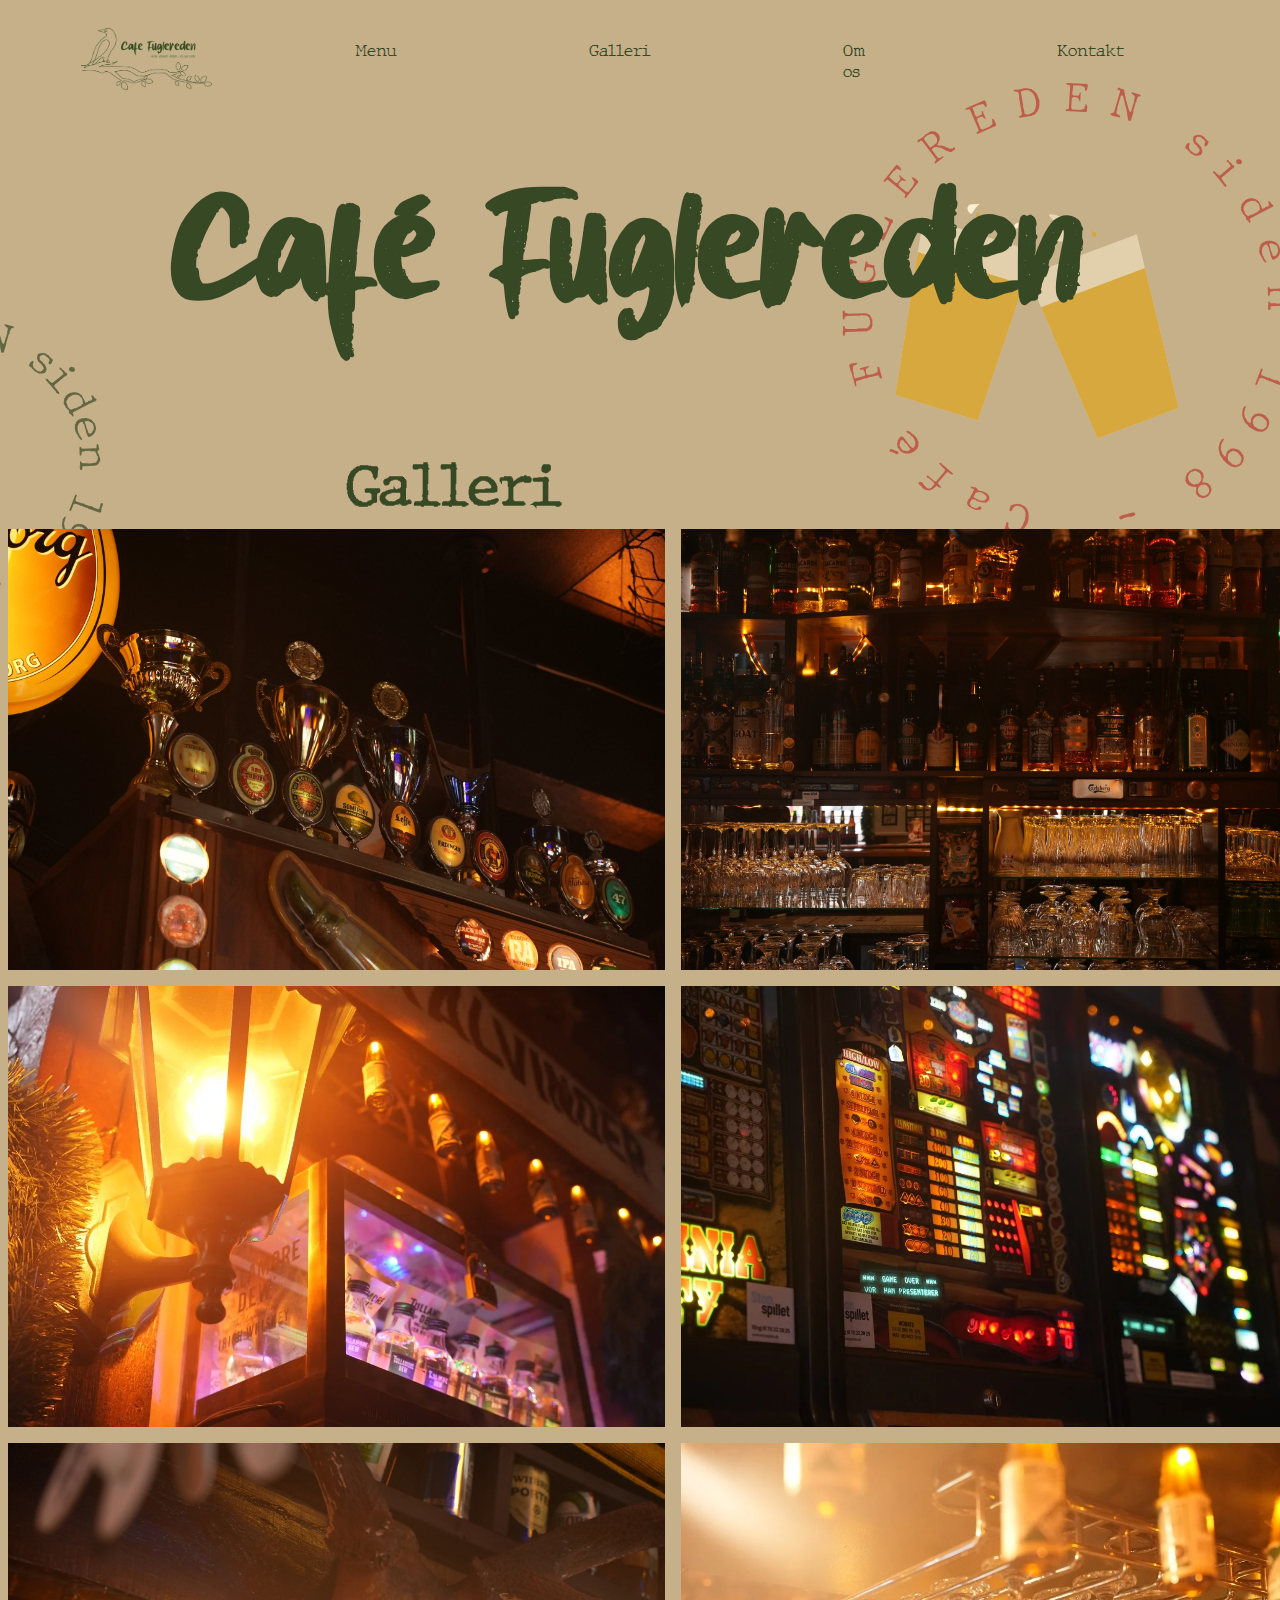
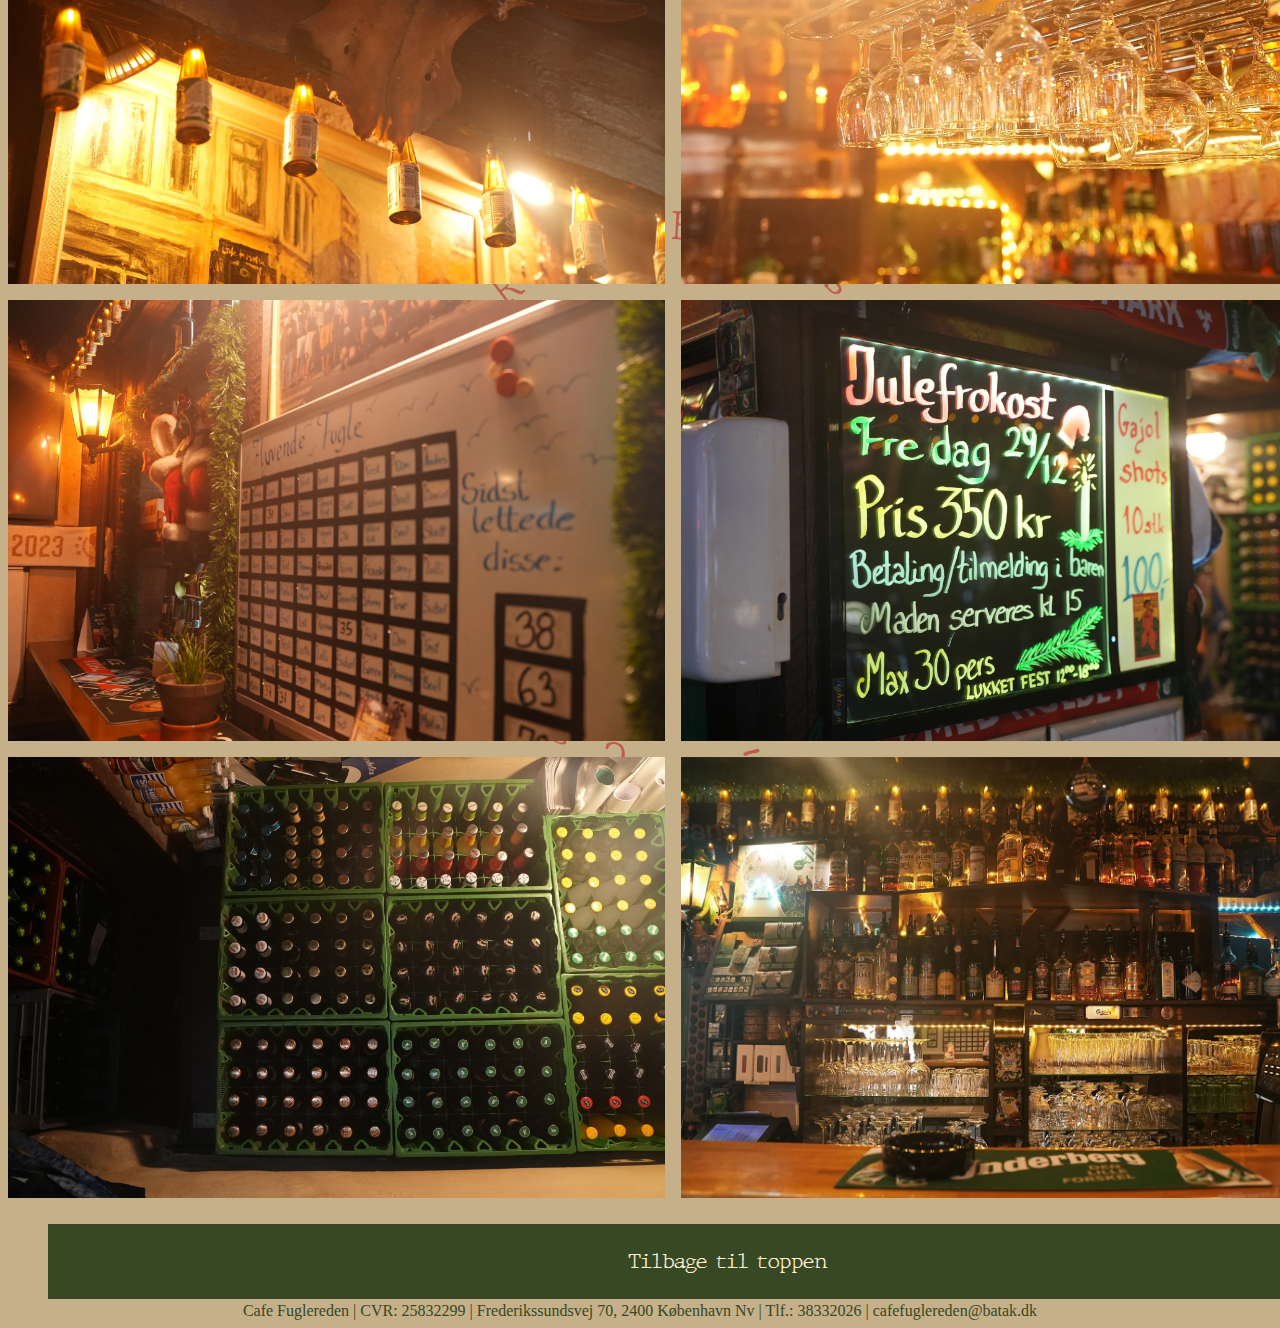
==== galleri.html @ 6d0ade93 "blalbla" ====
<!DOCTYPE html>
<html lang="da">
  <head>
    <meta charset="UTF-8" />
    <meta name="viewport" content="width=device-width, initial-scale=1.0" />
    <meta name="robots" content="noindex" />
    <title>Galleri</title>
    <link rel="stylesheet" href="styles/galleri.css" />
    <link rel="stylesheet" href="styles/general.css" />
  </head>
  <body>
    <header>
      <nav>
        <div class="logo">
          <a href="index.html"><img src="imgs/BG/logoV2.png" alt="" /></a>
        </div>
        <input type="checkbox" id="menu-toggle" />
        <label for="menu-toggle" class="menu-icon">☰</label>
        <ul class="menu">
          <li><a href="menu.html">Menu</a></li>
          <li><a href="galleri.html">Galleri</a></li>
          <li><a href="omos.html">Om os</a></li>
          <li><a href="kontakt.html">Kontakt</a></li>
        </ul>
      </nav>
    </header>
    <main class="grid_1_8_1" id="galleriSide">
      <section  id="kant">
        <div id="grøncirkel">
          <img src="imgs/BG/CireklGrønLille.svg" alt="" />
        </div>
        <div id="rødcirkel"><img src="imgs/BG/CirkelRødMel.svg" alt="" /></div>
        <div id="rødcirkelbund">
          <img src="imgs/BG/CirkelRødStor.svg" alt="" />
        </div>

        <div class="grid_1_1">
          <h1>Café Fuglereden</h1>
          <h2>Galleri</h2>

          <div id="toOl">
            <img src="imgs/2øl 2.svg" alt="2ol" />
          </div>
        </div>

        <div id="billeder" class="grid_1_1">
          <img class="foto" src="imgs/pokaler.webp" alt="pokaler" />
          <img class="foto" src="imgs/barenCloseup2.webp" alt="bar" />
          <img class="foto" src="imgs/lysStor.webp" alt="lampe" />
          <img
            class="foto"
            src="imgs/spillemaskine2Stor.webp"
            alt="spillemaskine"
          />
          <img class="foto" src="imgs/pyntCloseup.webp" alt="pynt" />
          <img class="foto" src="imgs/glasGulStor.webp" alt="glas" />
          <img class="foto" src="imgs/flyvendefugle.webp" alt="flyvendefugle" />
          <img class="foto" src="imgs/julefrokost.webp" alt="skilt" />
          <img class="foto" src="imgs/ølkasser.webp" alt="ølkasser" />
          <img class="foto" src="imgs/baren2.webp" alt="" />
        </div>

        <div>
          <a href="#kant"><button class="btn">Tilbage til toppen</button></a>
        </div>
      </section>
    </main>
    <footer>
      Cafe Fuglereden | CVR: 25832299 | Frederikssundsvej 70, 2400 København Nv
      | Tlf.: 38332026 | cafefuglereden@batak.dk
    </footer>
  </body>
</html>
---- styles/galleri.css ----
/* Baggrund */
body{
  background-image: url(/imgs/BG/paper.svg);
}

#grøncirkel{
  position: absolute;
  top: 34%;
  left: -200px;
  object-fit: cover;
  z-index: -2;
}

#rødcirkel{
  position: absolute;
  top: 8%; 
  left: 65%;
  object-fit: cover;
  z-index: -2;
}

#rødcirkelbund{
  position: absolute;
  top: 200%; 
  left: 30%;
  height: auto;
  object-fit: cover;
  z-index: -2;
}

#galleriside{
  overflow-x: hidden;
}

#kant{
  margin: 3%;
}

/* Toppen */
#galleriSide h1{
  grid-column: 1/3;
  font-size: 140px;
  position: relative;
  top: -20%;
  left: 10%;
}

#galleriSide h2{
  font-family: 'Typewriter';
  font-size: 55px;
  position: absolute;
  top: 45%;
  left: 27%;
}


/* GRID layout */
.grid_1_8_1 {
  display: grid;
  grid-template-columns: 1fr 8fr 1fr;
  column-gap: 1em;
  row-gap: 1em;
}

.grid_1_1 {
  display: grid;
  grid-template-columns: 1fr 1fr;
  column-gap: 1em;
  row-gap: 1em;
}

/* billede style */
#billeder{
  display: absolute;
  justify-content: center;
}

.foto {
  position: relative;
  width: 657px;
  height: 441px;
}

#toOl {
  position: absolute;
  width: 407px;
  height: 432px;
  top: 10%;
  left: 65%;
  z-index: -1;
}

/* Knap */
.btn {
  background-color: #374824;
  width: 1359px;
  height: 75px;
  color: #ffeece;
  font-family: "Typewriter";
  font-size: 20px;
  position: absolute;
  margin-top: 2%;
  justify-content: center;
  border: none;
  outline: none;
}
---- styles/general.css ----
body{
  background-color: #C5B08A;
}

/* Fontface */
@font-face {
  font-family: "Typewriter";
  src: url(../fonts/JMH\ Typewriter-Thin.woff2);
}

@font-face {
  font-family: "Bearer";
  src: url(../fonts/Light\ Bearer.woff2);
}
/* Fontface */


/* Tekst styling */
@media screen and (max-width:480px) {
  h1{
    font-family: "Bearer";
    color: #374824;
    font-size: 8cqw;
  }
  
  h2 {
    font-family: "Bearer";
    color: #374824;
    font-size: 4cqw;
  }
  
  p {
    font-family: "Typewriter";
    font-size: 4cqw;
  }
 
  }

h1{
  font-family: "Bearer";
  color: #374824;
  font-size: 5cqw;
}

h2 {
  font-family: "Typewriter";
  color: #374824;
  font-size: 3cqw;
}

h3{
  font-family: "Typewriter";
  color: #374824;
}

p {
  font-family: "Typewriter";
  
}

/* Tekst styling */

/* Links */
.menu a:link {
  color: #374824;
}

.menu a:visited {
  color: #374824;
}

.menu a:hover {
  color: #bb3a30;
}

.menu a:active {
  color: #bb3a30;
}
/* Links */

/* Footer */
footer {
  margin-top: 5%;
  color: #374824;
  text-align: center;
}
/* Footer */

/* Header*/
header nav {
  color: #374824;
  display: flex;
  justify-content: space-around;
  align-items: center;
  padding: 10px 20px;
  padding-top: 20px;
}

.menu {
  list-style: none;
  margin: 0;
  padding: 0;
  display: flex;
  justify-content: space-around;
}

.menu li {
  margin-right: 10cqw;
  margin-left: 5cqw;
}

.menu a {
  text-decoration: none;
  color: #374824;
  font-family: "Typewriter";
}

/* Header*/

/* Logo*/
.logo img{
  margin-left: 20%;
  width: 50%;
}
/* Logo*/

/* Burger menu */
.menu-icon {
  display: none;
  font-size: 24px;
  cursor: pointer;
}

@media screen and (min-width: 600px) {
  input[type="checkbox"] {
    display: none;
  }
}

@media screen and (max-width: 599px) {
  .menu {
    display: none;
    flex-direction: column;
    position: absolute;
    top: 50px;
    left: 0;
    right: 0;
    background-color: #dfcba6;
    z-index: 1;
  }

  .menu.show {
    display: flex;
  }

  .menu li {
    margin: 0;
    text-align: center;
    padding: 10px 0;
  }

  .menu-icon {
    display: block;
  }

  input[type="checkbox"] {
    display: none;
  }

  input[type="checkbox"]:checked + .menu-icon + .menu {
    display: flex;
  }
}
/* Burger menu */
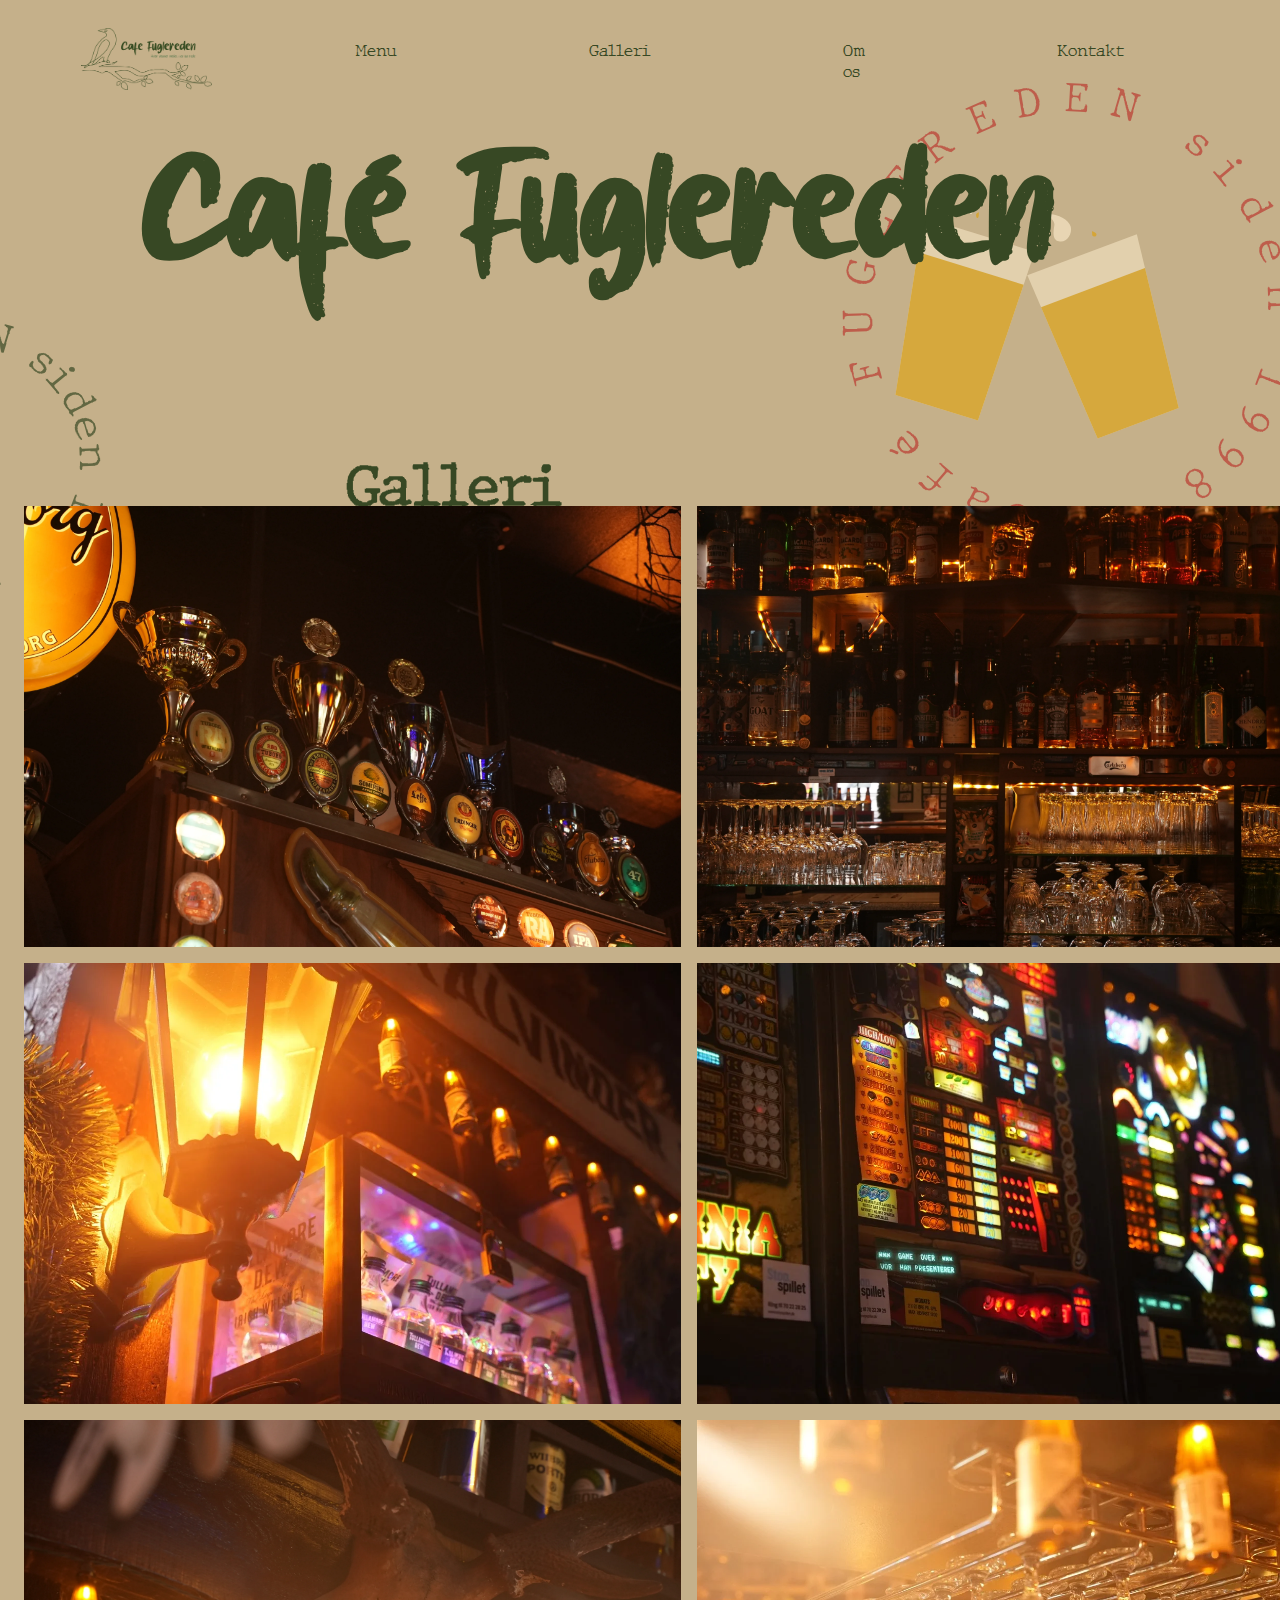
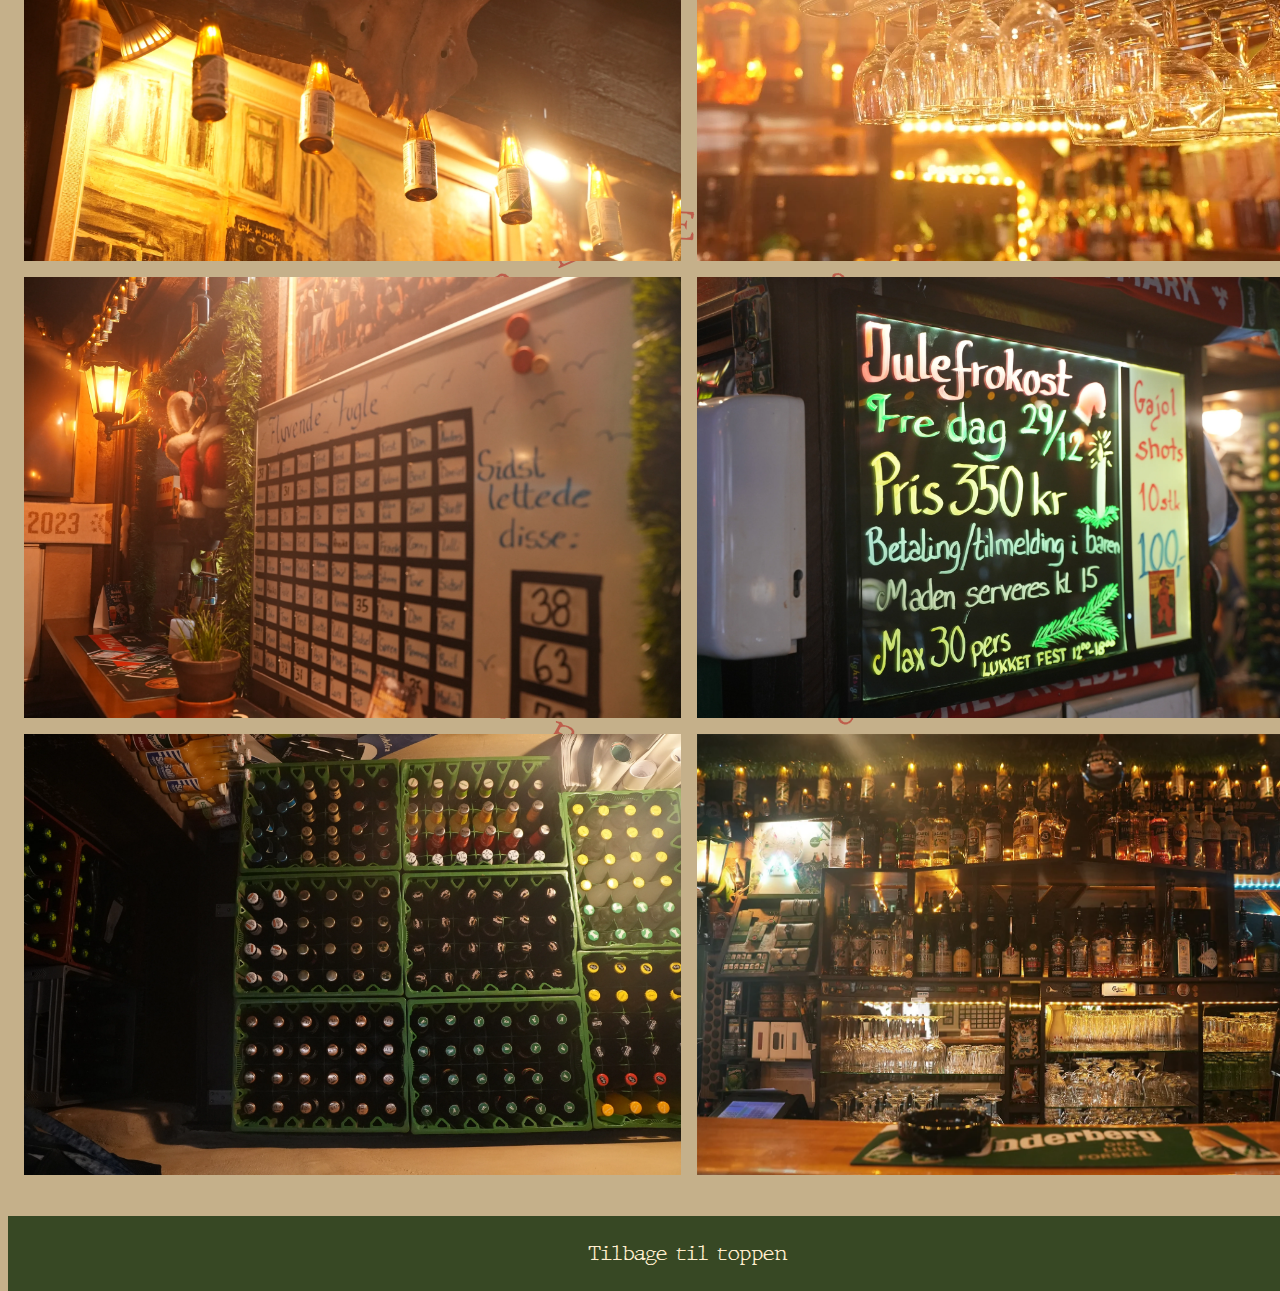
==== commit 0fc500ca: "placeringer" ====
--- a/galleri.html
+++ b/galleri.html
@@ -24,8 +24,8 @@
         </ul>
       </nav>
     </header>
-    <main class="grid_1_8_1" id="galleriSide">
-      <section  id="kant">
+    <main  id="galleriSide">
+      <section class="grid_1_8_1">
         <div id="grøncirkel">
           <img src="imgs/BG/CireklGrønLille.svg" alt="" />
         </div>
@@ -34,7 +34,7 @@
           <img src="imgs/BG/CirkelRødStor.svg" alt="" />
         </div>
 
-        <div class="grid_1_1">
+        <div class="grid_1_1 span">
           <h1>Café Fuglereden</h1>
           <h2>Galleri</h2>
 
@@ -43,7 +43,7 @@
           </div>
         </div>
 
-        <div id="billeder" class="grid_1_1">
+        <div class="grid_1_1 midt">
           <img class="foto" src="imgs/pokaler.webp" alt="pokaler" />
           <img class="foto" src="imgs/barenCloseup2.webp" alt="bar" />
           <img class="foto" src="imgs/lysStor.webp" alt="lampe" />
@@ -60,7 +60,7 @@
           <img class="foto" src="imgs/baren2.webp" alt="" />
         </div>
 
-        <div>
+        <div class="span">
           <a href="#kant"><button class="btn">Tilbage til toppen</button></a>
         </div>
       </section>
--- a/styles/galleri.css
+++ b/styles/galleri.css
@@ -32,8 +32,12 @@
   overflow-x: hidden;
 }
 
-#kant{
-  margin: 3%;
+.span{
+  grid-column: 1/-1;
+}
+
+.midt{
+  grid-column: 2/-2;
 }
 
 /* Toppen */
@@ -70,11 +74,6 @@
 }
 
 /* billede style */
-#billeder{
-  display: absolute;
-  justify-content: center;
-}
-
 .foto {
   position: relative;
   width: 657px;
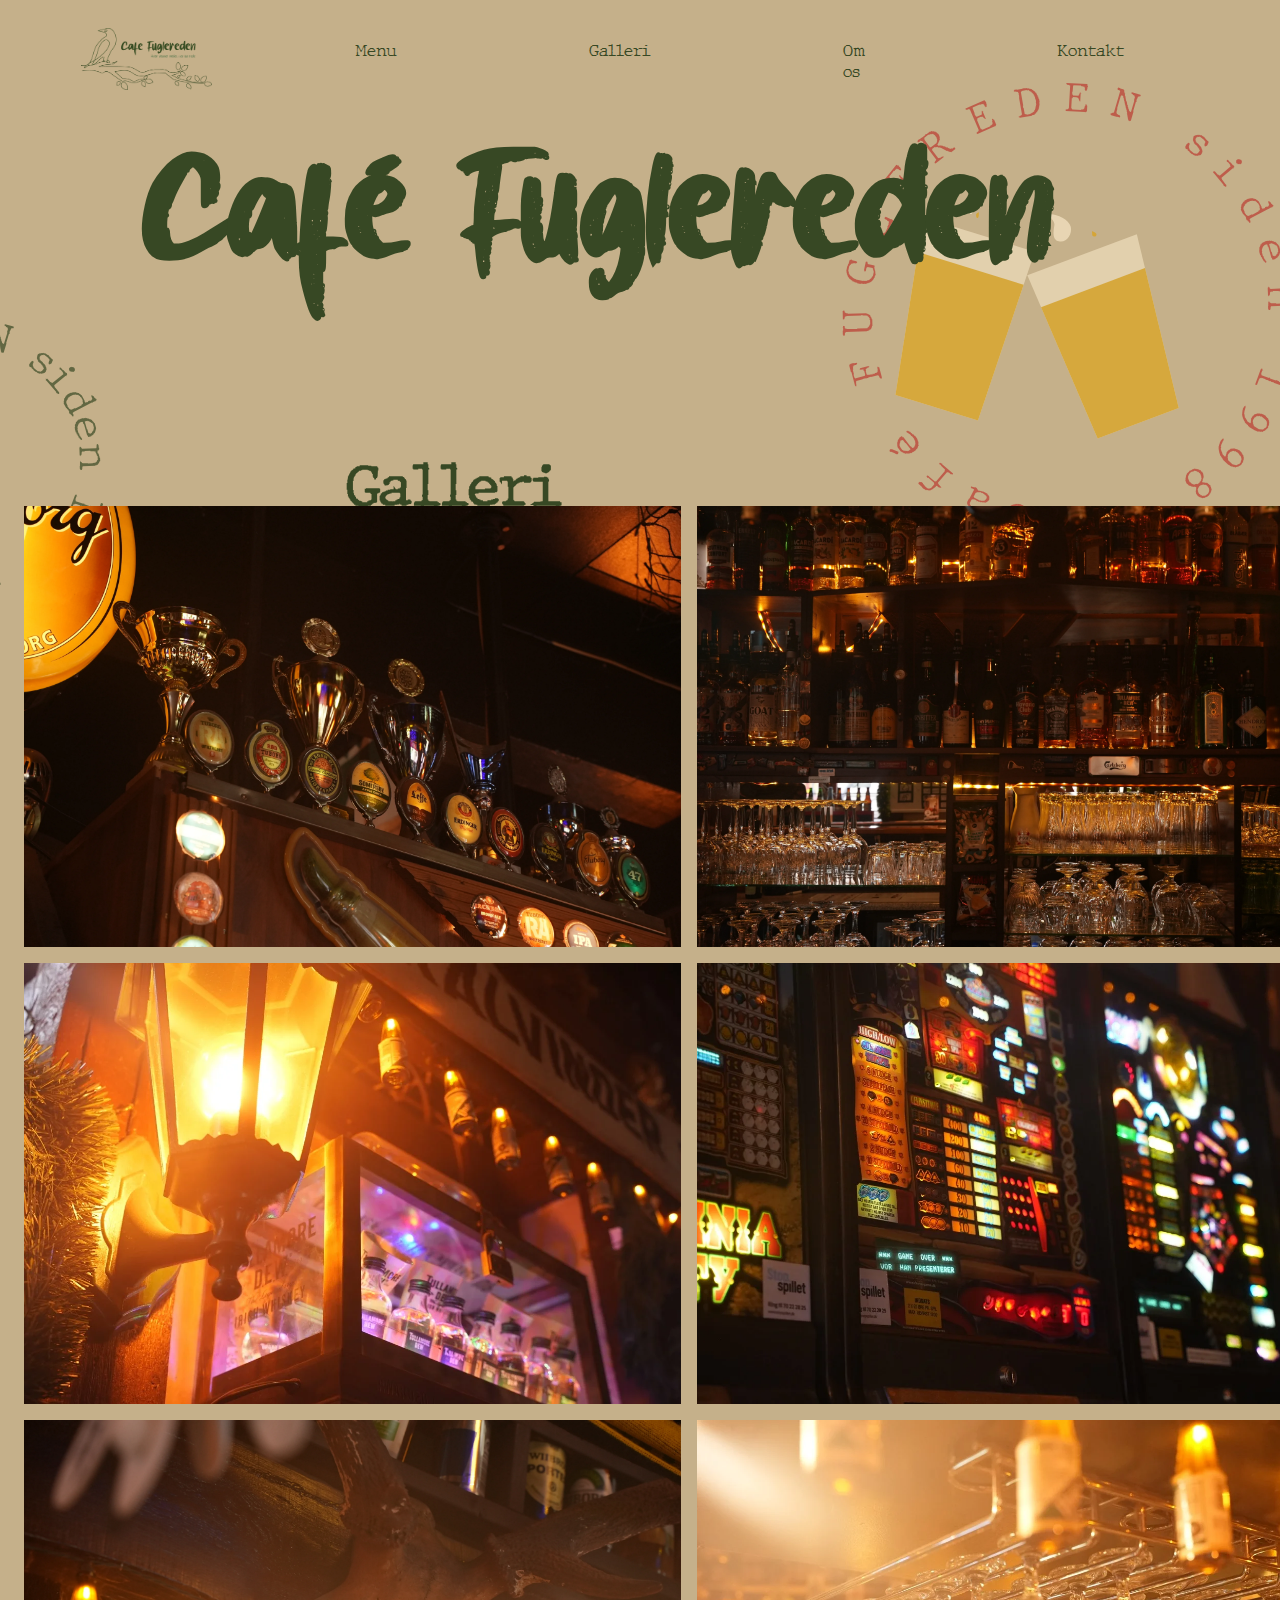
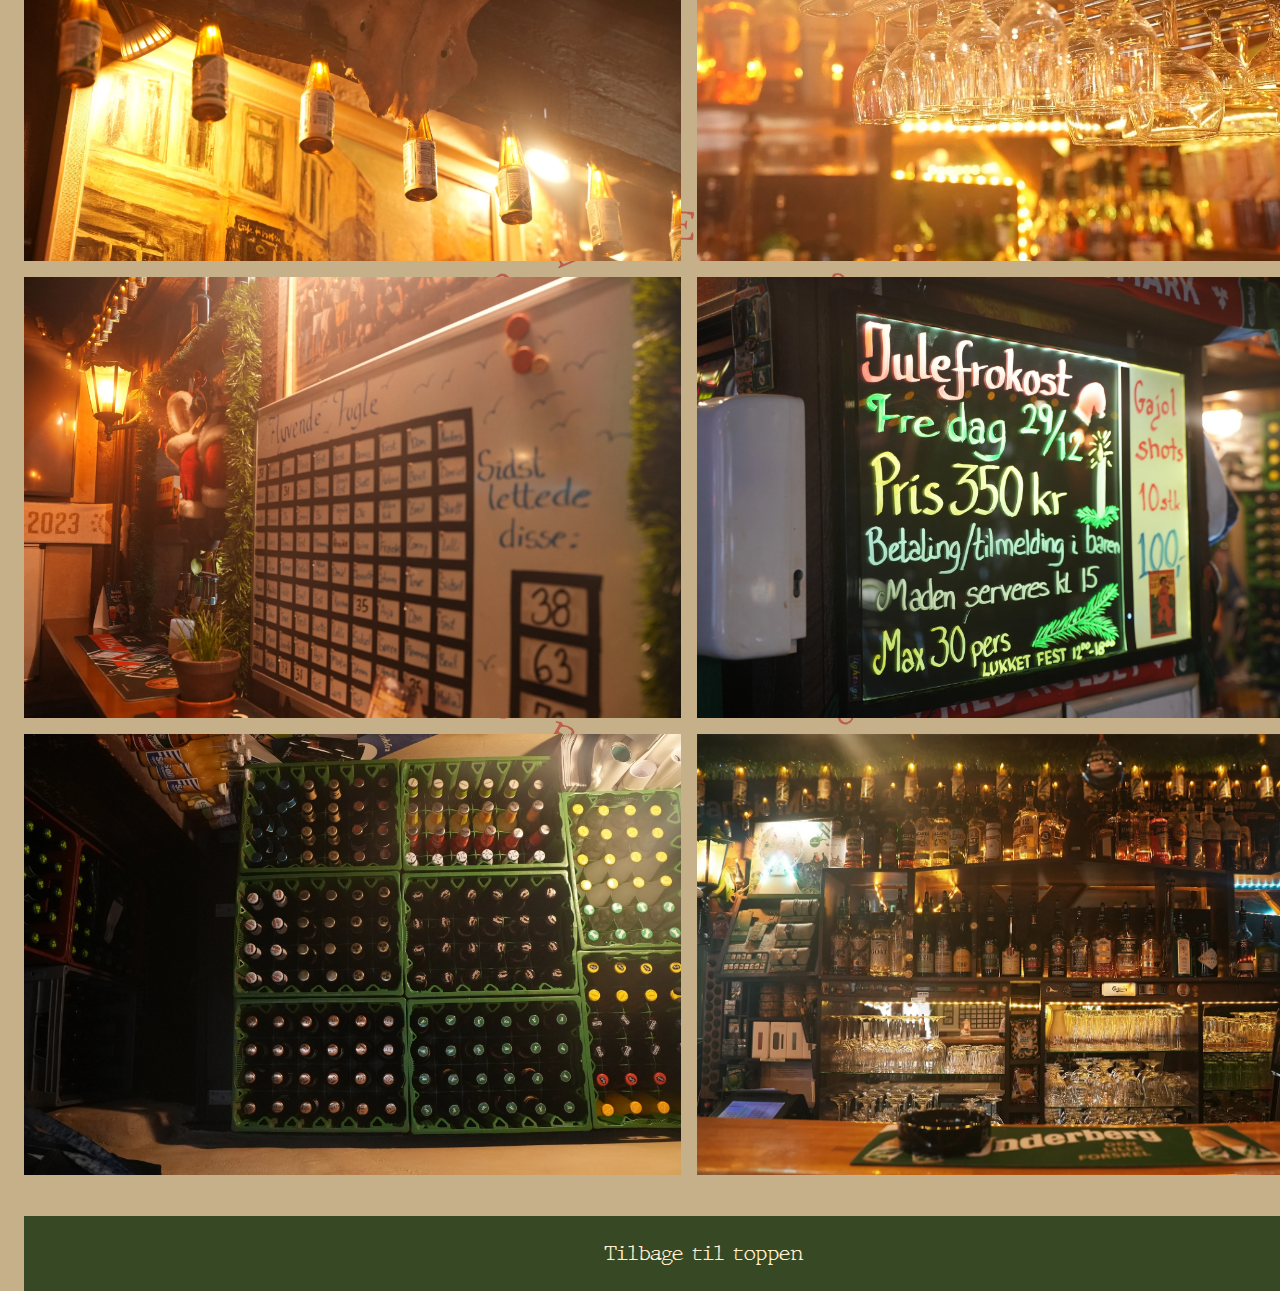
==== commit 04d5ce94: "favicon mappe" ====
--- a/galleri.html
+++ b/galleri.html
@@ -24,7 +24,7 @@
         </ul>
       </nav>
     </header>
-    <main  id="galleriSide">
+    <main id="galleriSide">
       <section class="grid_1_8_1">
         <div id="grøncirkel">
           <img src="imgs/BG/CireklGrønLille.svg" alt="" />
@@ -60,7 +60,7 @@
           <img class="foto" src="imgs/baren2.webp" alt="" />
         </div>
 
-        <div class="span">
+        <div class="midt">
           <a href="#kant"><button class="btn">Tilbage til toppen</button></a>
         </div>
       </section>
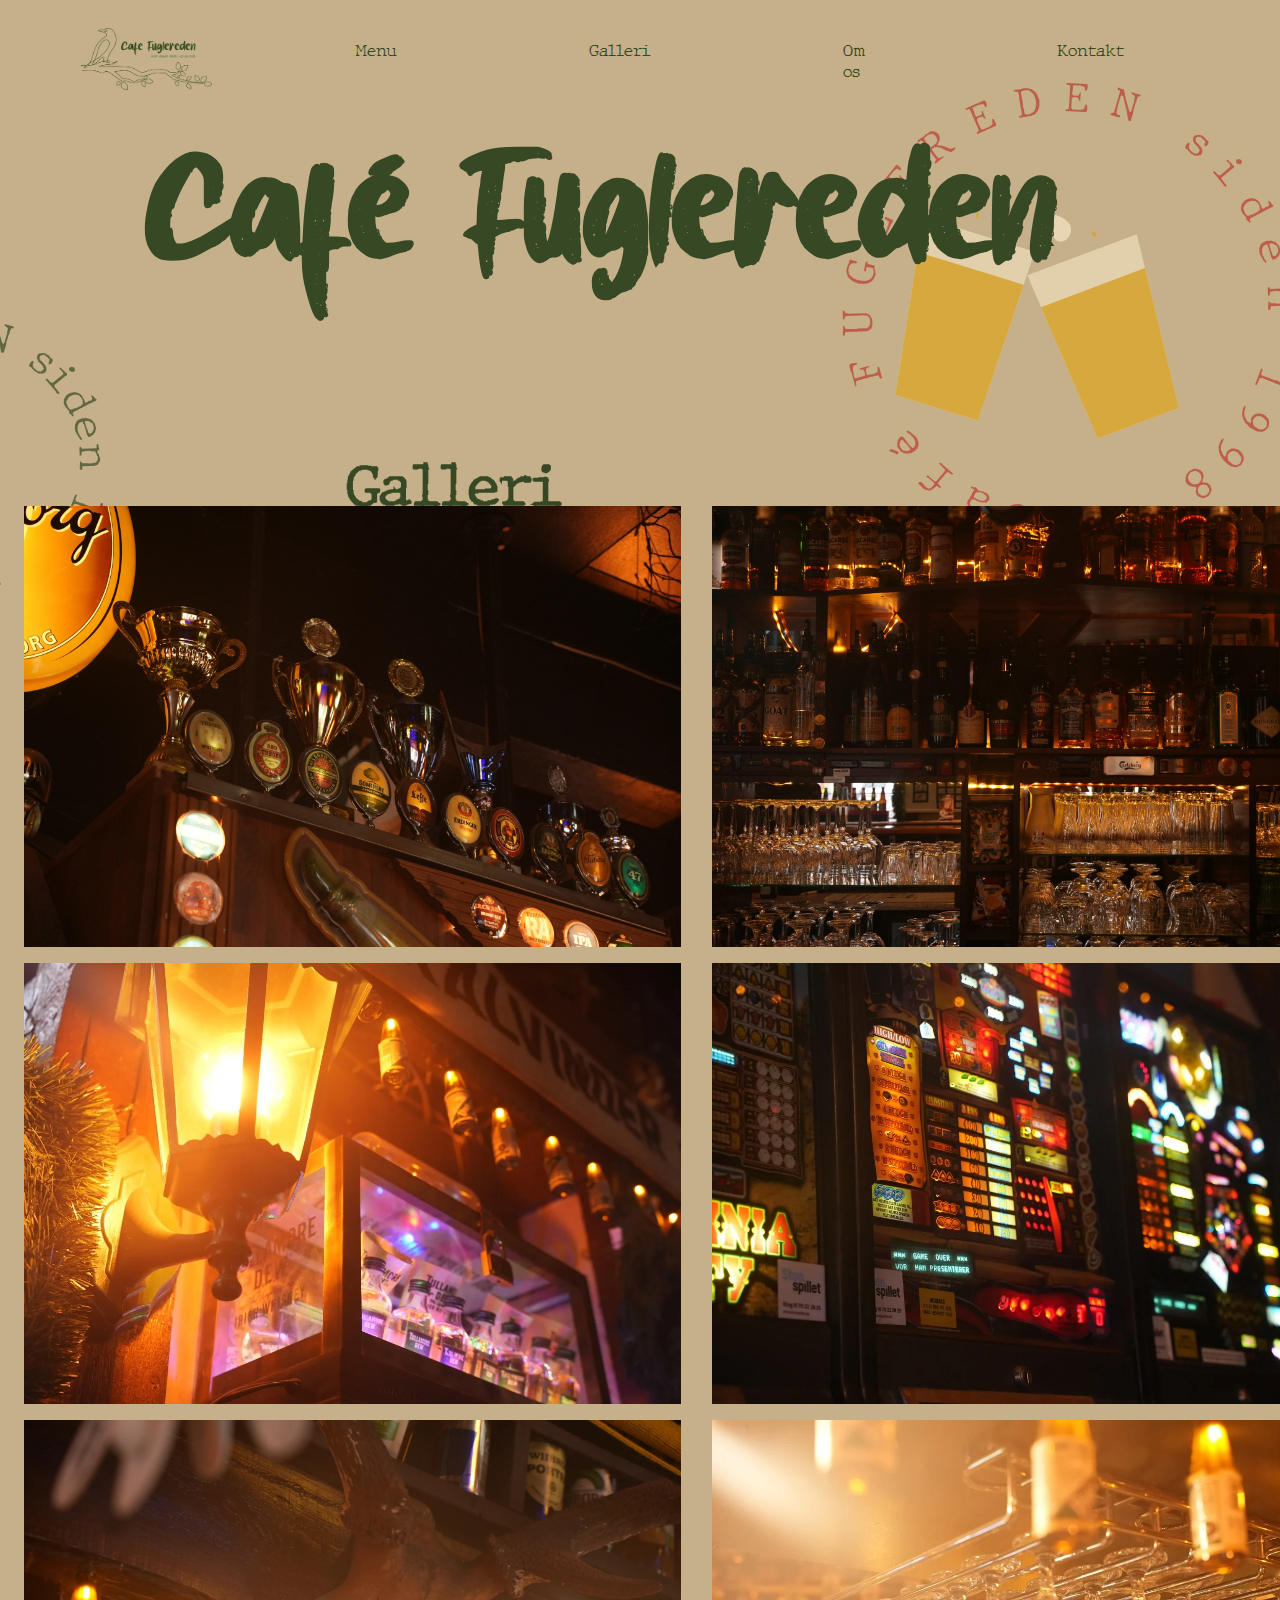
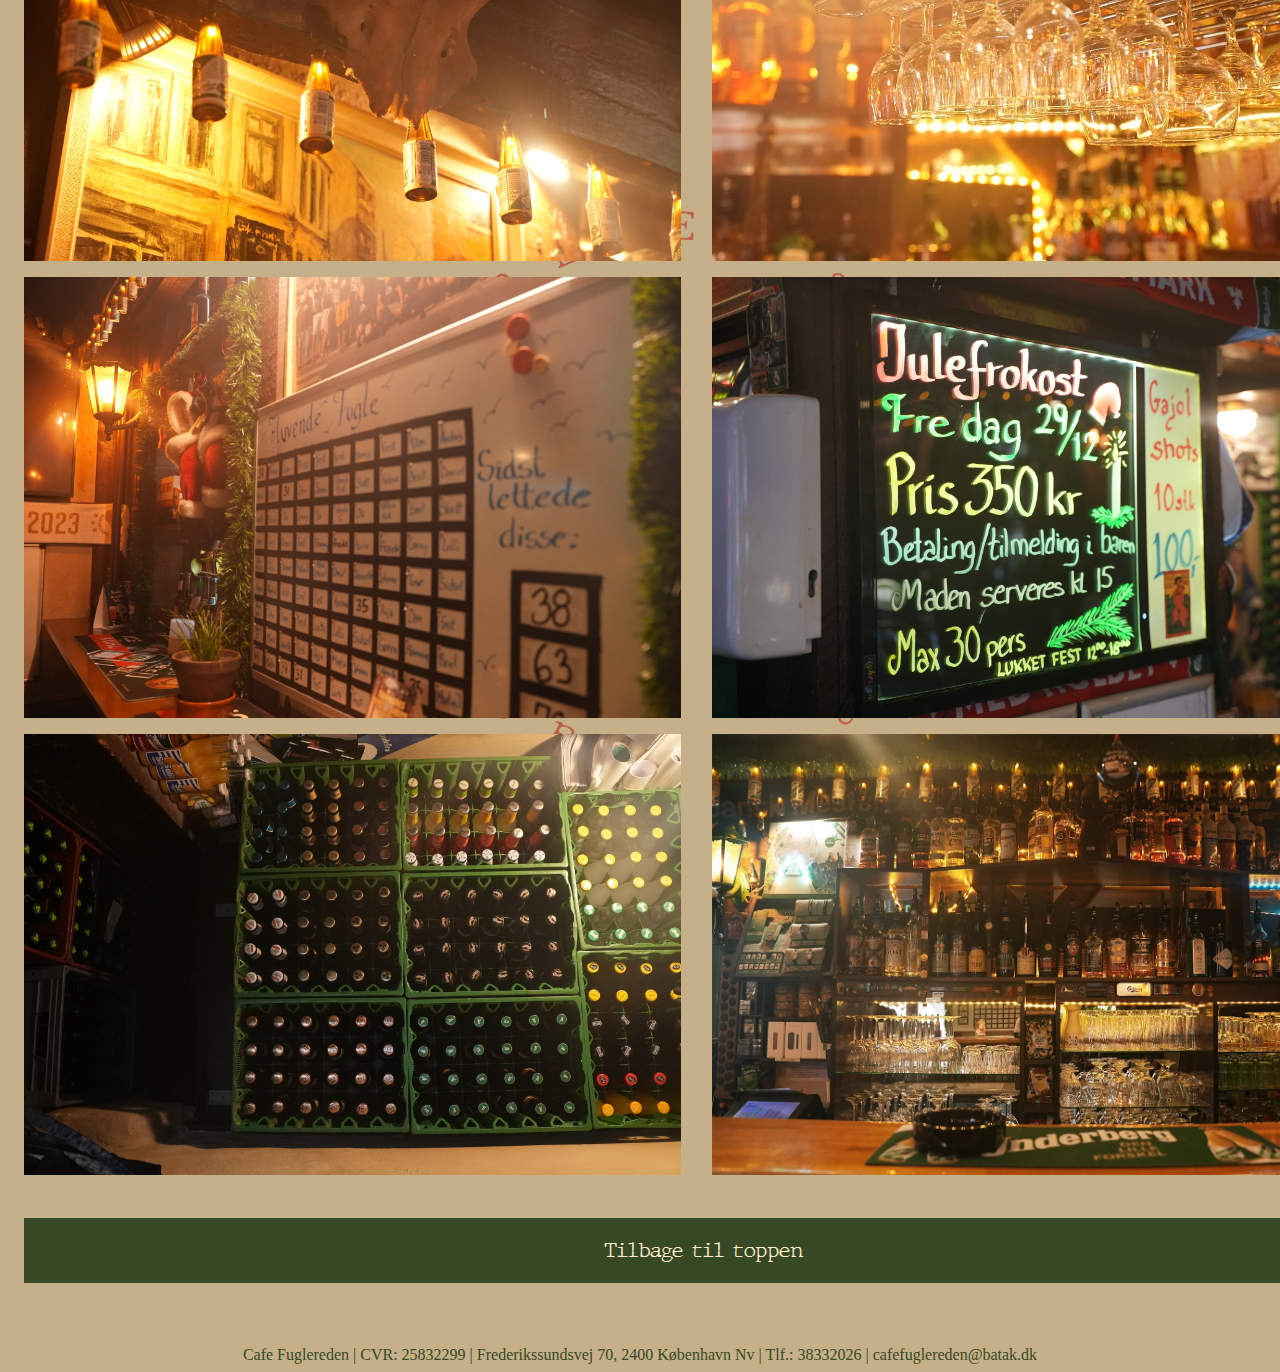
==== commit 755ba0d4: "galleri" ====
--- a/galleri.html
+++ b/galleri.html
@@ -61,7 +61,9 @@
         </div>
 
         <div class="midt">
-          <a href="#kant"><button class="btn">Tilbage til toppen</button></a>
+          <a href="#galleriSide"
+            ><button class="btn">Tilbage til toppen</button></a
+          >
         </div>
       </section>
     </main>
--- a/styles/galleri.css
+++ b/styles/galleri.css
@@ -1,9 +1,9 @@
 /* Baggrund */
-body{
+body {
   background-image: url(/imgs/BG/paper.svg);
 }
 
-#grøncirkel{
+#grøncirkel {
   position: absolute;
   top: 34%;
   left: -200px;
@@ -11,95 +11,143 @@
   z-index: -2;
 }
 
-#rødcirkel{
+#rødcirkel {
   position: absolute;
-  top: 8%; 
+  top: 8%;
   left: 65%;
   object-fit: cover;
   z-index: -2;
 }
 
-#rødcirkelbund{
+#rødcirkelbund {
   position: absolute;
-  top: 200%; 
+  top: 200%;
   left: 30%;
   height: auto;
   object-fit: cover;
   z-index: -2;
 }
 
-#galleriside{
+#galleriside {
   overflow-x: hidden;
 }
 
-.span{
+.span {
   grid-column: 1/-1;
 }
 
-.midt{
+.midt {
   grid-column: 2/-2;
 }
 
-/* Toppen */
-#galleriSide h1{
-  grid-column: 1/3;
-  font-size: 140px;
-  position: relative;
-  top: -20%;
-  left: 10%;
+/* ------------------ WEB --------------------- */
+@media screen and (min-width: 480px) {
+  /* GRID layout */
+  .grid_1_8_1 {
+    display: grid;
+    grid-template-columns: 1fr 8fr 1fr;
+    column-gap: 1em;
+    row-gap: 1em;
+  }
+
+  .grid_1_1 {
+    display: grid;
+    grid-template-columns: 1fr 1fr;
+    column-gap: 1em;
+    row-gap: 1em;
+  }
+
+  /* Toppen */
+  #galleriSide h1 {
+    grid-column: 1/3;
+    font-size: 140px;
+    position: relative;
+    top: -20%;
+    left: 10%;
+  }
+
+  #galleriSide h2 {
+    font-family: "Typewriter";
+    font-size: 55px;
+    position: absolute;
+    top: 45%;
+    left: 27%;
+  }
+
+  /* billede style */
+  .foto {
+    position: relative;
+    width: 657px;
+    height: 441px;
+  }
+
+  #toOl {
+    position: absolute;
+    width: 407px;
+    height: 432px;
+    top: 10%;
+    left: 65%;
+    z-index: -1;
+  }
+
+  /* Knap */
+  .btn {
+    background-color: #374824;
+    width: 1359px;
+    height: 65px;
+    color: #ffeece;
+    font-family: "Typewriter";
+    font-size: 20px;
+    position: relative;
+    margin-top: 2%;
+    border: none;
+    outline: none;
+  }
 }
 
-#galleriSide h2{
-  font-family: 'Typewriter';
-  font-size: 55px;
-  position: absolute;
-  top: 45%;
-  left: 27%;
+/* ---------------- MOBIL ------------------- */
+@media screen and (max-width: 480px) {
+  /* bg */
+  #grøncirkel {
+    display: none;
+  }
+
+  #rødcirkel {
+    display: none;
+  }
+
+  #rødcirkelbund {
+    display: none;
+  }
+
+  /* Toppen */
+  #galleriSide h1 {
+    grid-column: 1/3;
+    font-size: 40px;
+    position: relative;
+    top: -20%;
+    left: 10%;
+    margin-bottom: 0;
+    max-width: 380px;
+  }
+
+  #galleriSide h2 {
+    font-family: "Typewriter";
+    font-size: 20px;
+    position: relative;
+    top: -10%;
+    left: 24%;
+    margin-top: 0;
+    max-width: 200px;
+  }
+
+  /* billede style */
+  .foto {
+    position: relative;
+    max-width: 100%;
+  }
+
+  #toOl {
+    display: none;
+  }
 }
-
-
-/* GRID layout */
-.grid_1_8_1 {
-  display: grid;
-  grid-template-columns: 1fr 8fr 1fr;
-  column-gap: 1em;
-  row-gap: 1em;
-}
-
-.grid_1_1 {
-  display: grid;
-  grid-template-columns: 1fr 1fr;
-  column-gap: 1em;
-  row-gap: 1em;
-}
-
-/* billede style */
-.foto {
-  position: relative;
-  width: 657px;
-  height: 441px;
-}
-
-#toOl {
-  position: absolute;
-  width: 407px;
-  height: 432px;
-  top: 10%;
-  left: 65%;
-  z-index: -1;
-}
-
-/* Knap */
-.btn {
-  background-color: #374824;
-  width: 1359px;
-  height: 75px;
-  color: #ffeece;
-  font-family: "Typewriter";
-  font-size: 20px;
-  position: absolute;
-  margin-top: 2%;
-  justify-content: center;
-  border: none;
-  outline: none;
-}
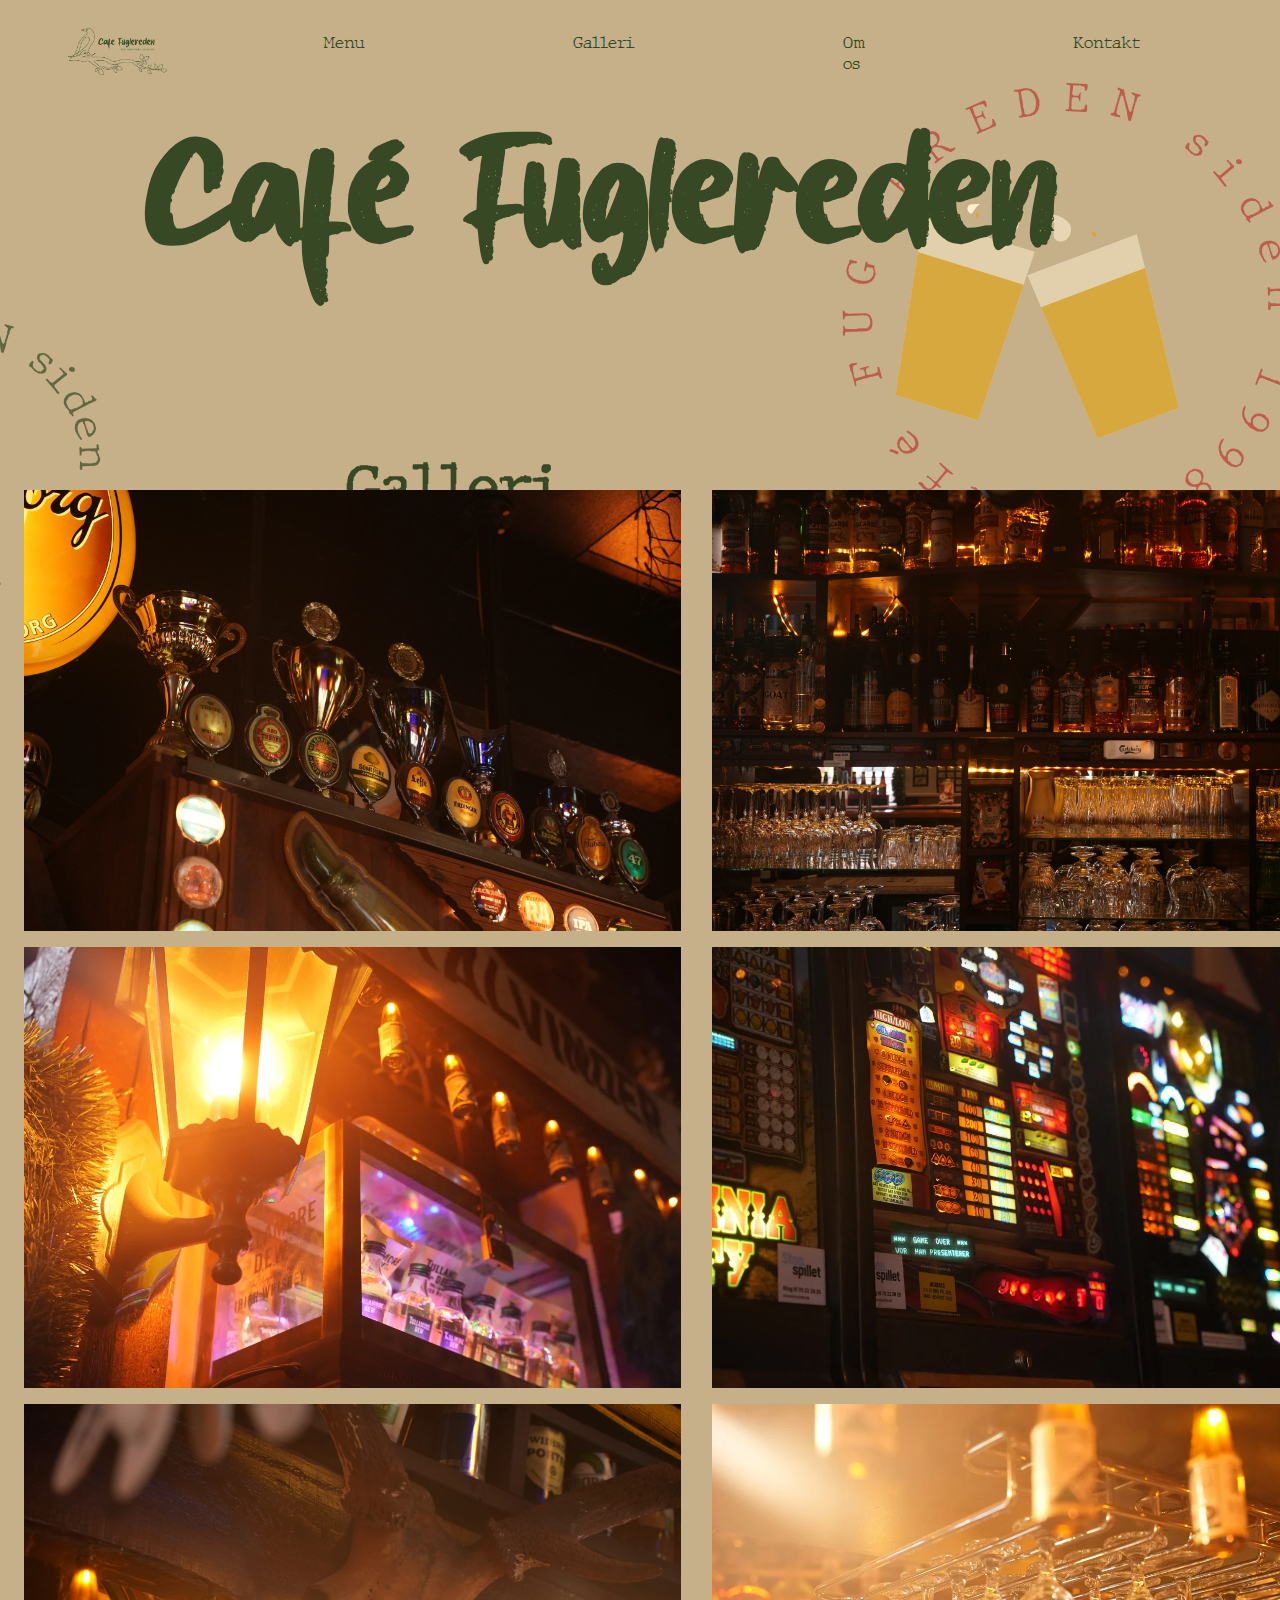
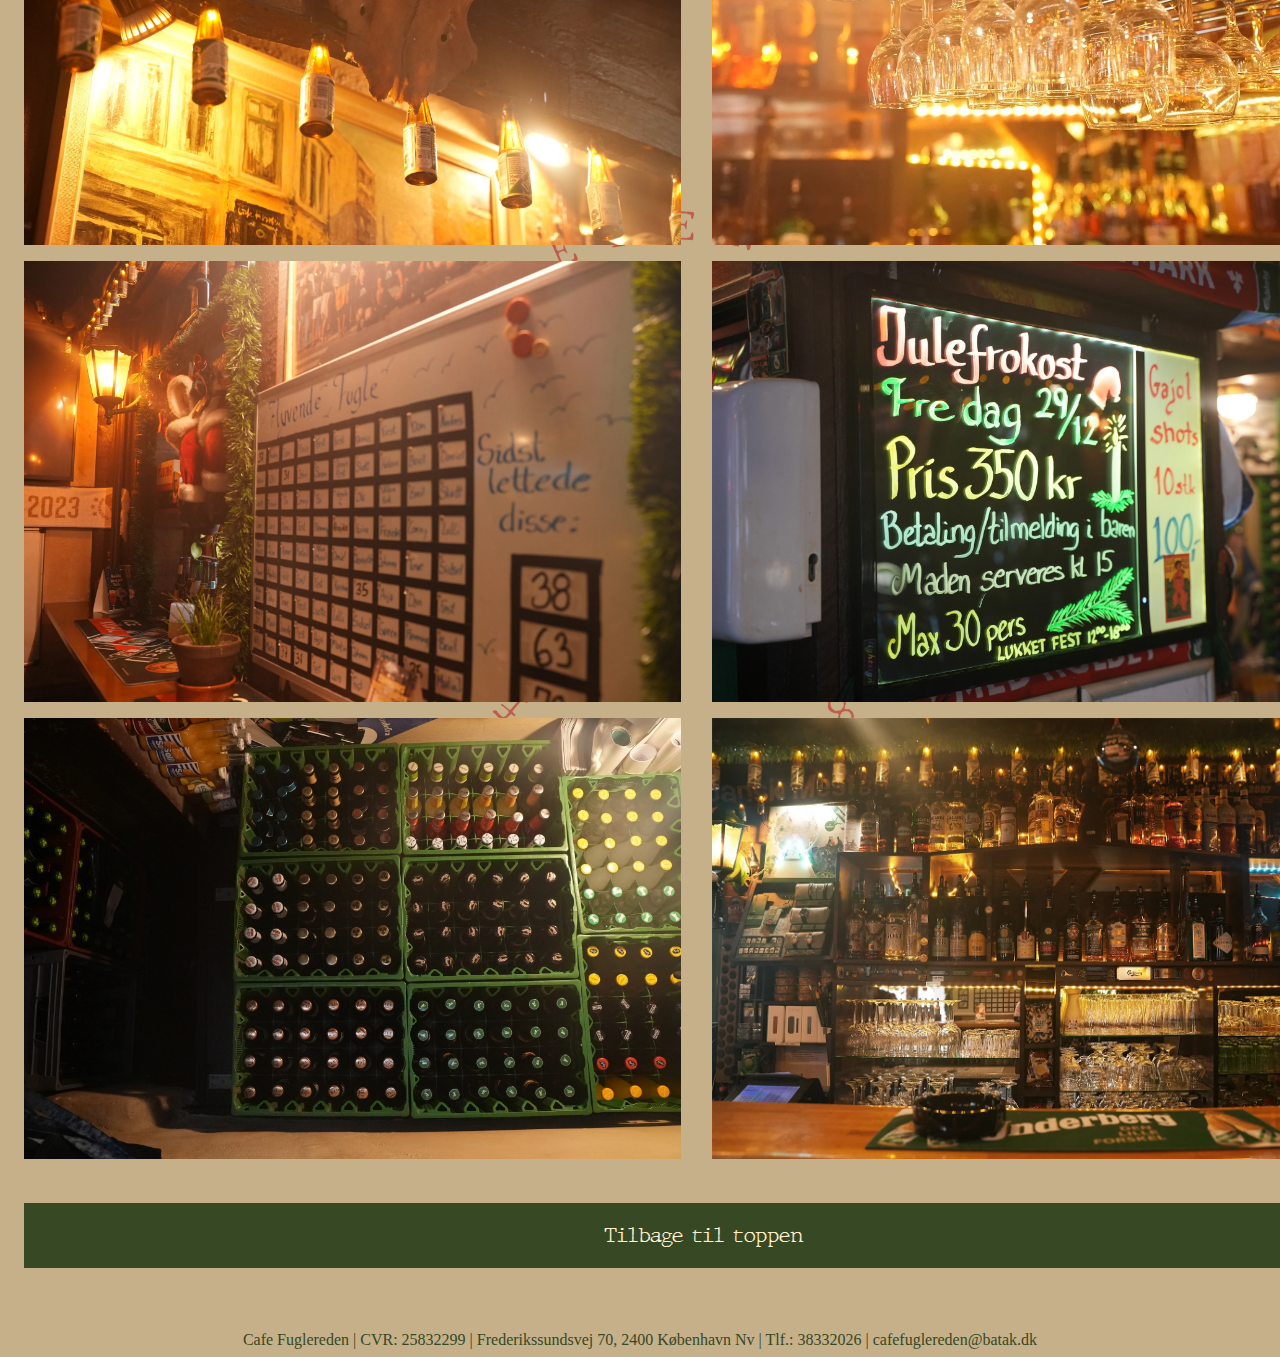
==== commit 09bceb76: "stempler og to øl på galleriside" ====
--- a/galleri.html
+++ b/galleri.html
@@ -25,6 +25,10 @@
       </nav>
     </header>
     <main id="galleriSide">
+      <img id="øl" src="imgs/mobilSvg/øl2.svg" alt="øl">
+      <img id="RCirkelLil" src="imgs/mobilSvg/Rødcirkel.svg" alt="rcirkellil">
+      <img id="RCirkelStor" src="imgs/mobilSvg/rødcirkel200.svg" alt="rCirkel200">
+      <img id="GCirkelLil" src="imgs/mobilSvg/grøncirkel150.svg" alt="gcirkel">
       <section class="grid_1_8_1">
         <div id="grøncirkel">
           <img src="imgs/BG/CireklGrønLille.svg" alt="" />
--- a/styles/galleri.css
+++ b/styles/galleri.css
@@ -42,6 +42,19 @@
 
 /* ------------------ WEB --------------------- */
 @media screen and (min-width: 480px) {
+ /* bg */
+  #RCirkelLil{
+    display: none;
+  }
+  #RCirkelStor{
+    display: none;
+  }
+  #GCirkelLil{
+    display: none;
+  }
+  #øl{
+    display: none;
+  }
   /* GRID layout */
   .grid_1_8_1 {
     display: grid;
@@ -120,6 +133,35 @@
     display: none;
   }
 
+  #RCirkelLil{
+    position: absolute;
+    top: 20%; 
+    left: -10%;
+    z-index: -1;
+    overflow-x: hidden;
+  }
+  #RCirkelStor{
+    position: absolute;
+    top: 387%; 
+    left: 30%;
+    z-index: -1;
+    overflow-x: hidden;
+  }
+  #GCirkelLil{
+    position: absolute;
+    top: 35%; 
+    left: 65%;
+    z-index: -1;
+    overflow-x: hidden;
+  }
+  #øl{
+    position: absolute;
+    top: 15%; 
+    left: 65%;
+    z-index: -1;
+    overflow-x: hidden;
+  }
+
   /* Toppen */
   #galleriSide h1 {
     grid-column: 1/3;
@@ -138,6 +180,7 @@
     top: -10%;
     left: 24%;
     margin-top: 0;
+    margin-bottom: 15%;
     max-width: 200px;
   }
 
@@ -150,4 +193,18 @@
   #toOl {
     display: none;
   }
-}
+
+    /* Knap */
+    .btn {
+      background-color: #374824;
+      width: 420px;
+      height: 35px;
+      color: #ffeece;
+      font-family: "Typewriter";
+      font-size: 15px;
+      position: relative;
+      margin-top: 2%;
+      border: none;
+      outline: none;
+    }
+}
--- a/styles/general.css
+++ b/styles/general.css
@@ -21,32 +21,31 @@
   h1{
     font-family: "Bearer";
     color: #374824;
-    font-size: 8cqw;
+    font-size: 2rem;
   }
   
   h2 {
     font-family: "Bearer";
     color: #374824;
-    font-size: 4cqw;
+    font-size: 1.3rem;
   }
   
   p {
     font-family: "Typewriter";
-    font-size: 4cqw;
+    font-size: 1rem;
   }
- 
   }
 
 h1{
   font-family: "Bearer";
   color: #374824;
-  font-size: 5cqw;
+  font-size: 4.5rem;
 }
 
 h2 {
   font-family: "Typewriter";
   color: #374824;
-  font-size: 3cqw;
+  font-size: 2.5rem;
 }
 
 h3{
@@ -106,8 +105,8 @@
 }
 
 .menu li {
-  margin-right: 10cqw;
-  margin-left: 5cqw;
+  margin-right: 7rem;
+  margin-left: 6rem;
 }
 
 .menu a {
@@ -134,6 +133,10 @@
 
 @media screen and (min-width: 600px) {
   input[type="checkbox"] {
+    display: none;
+  }
+
+  #hjemknap{
     display: none;
   }
 }
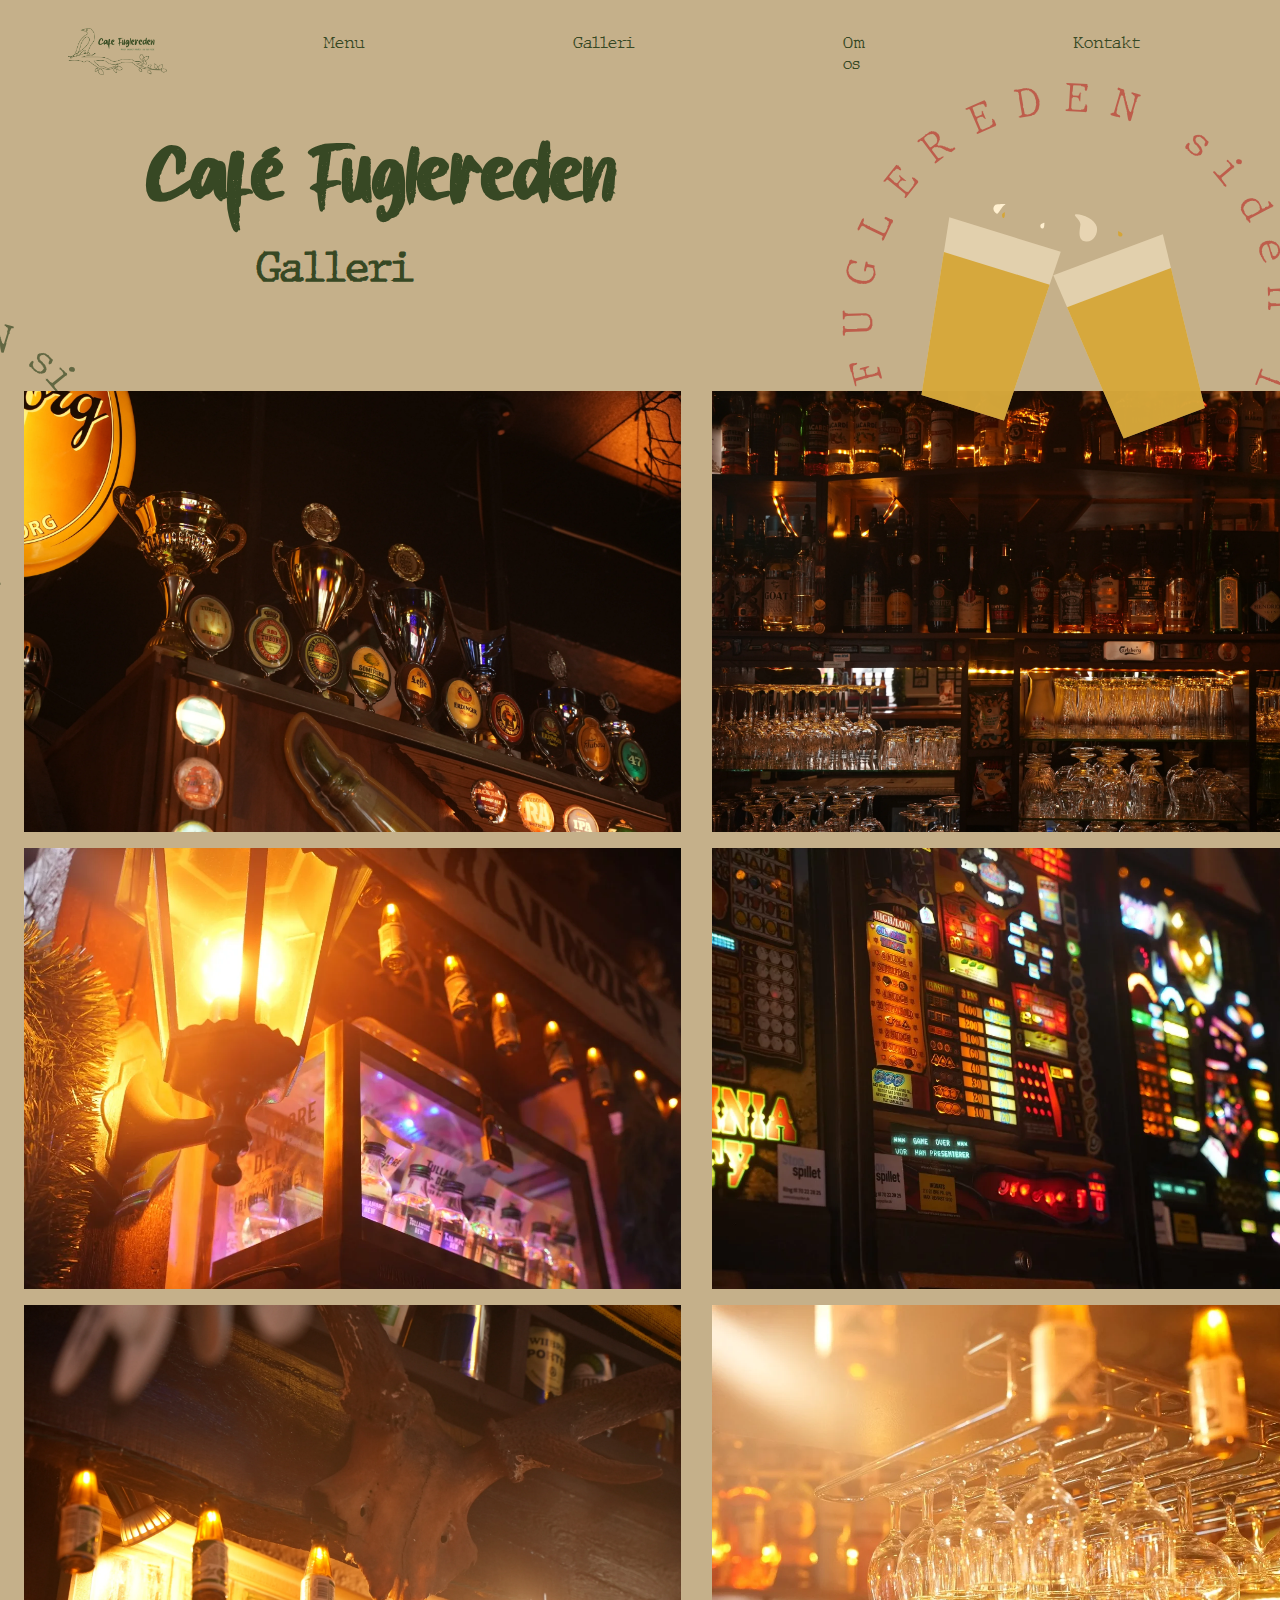
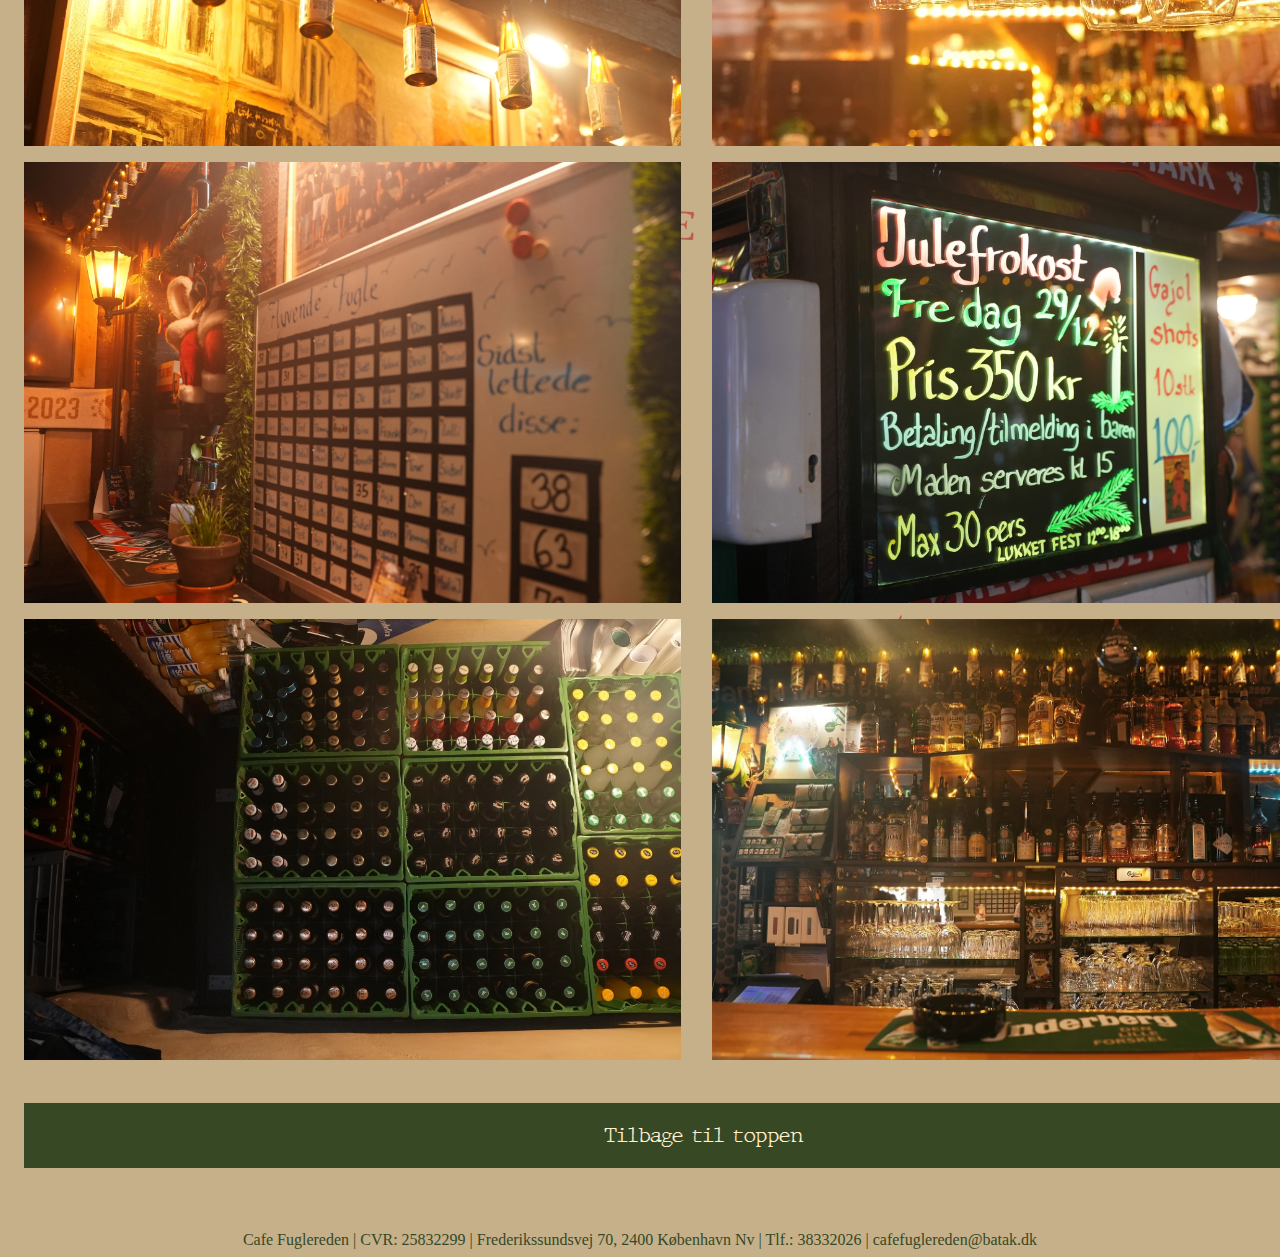
==== commit 6e9cdacb: "favicon" ====
--- a/galleri.html
+++ b/galleri.html
@@ -7,6 +7,7 @@
     <title>Galleri</title>
     <link rel="stylesheet" href="styles/galleri.css" />
     <link rel="stylesheet" href="styles/general.css" />
+    <link rel="icon" type="image/x-icon" href="/imgs/Favicon/favi-fugløl.png" />
   </head>
   <body>
     <header>
@@ -17,6 +18,7 @@
         <input type="checkbox" id="menu-toggle" />
         <label for="menu-toggle" class="menu-icon">☰</label>
         <ul class="menu">
+          <li id="hjemknap"><a href="index.html">Hjem</a></li>
           <li><a href="menu.html">Menu</a></li>
           <li><a href="galleri.html">Galleri</a></li>
           <li><a href="omos.html">Om os</a></li>
@@ -25,10 +27,18 @@
       </nav>
     </header>
     <main id="galleriSide">
-      <img id="øl" src="imgs/mobilSvg/øl2.svg" alt="øl">
-      <img id="RCirkelLil" src="imgs/mobilSvg/Rødcirkel.svg" alt="rcirkellil">
-      <img id="RCirkelStor" src="imgs/mobilSvg/rødcirkel200.svg" alt="rCirkel200">
-      <img id="GCirkelLil" src="imgs/mobilSvg/grøncirkel150.svg" alt="gcirkel">
+      <img id="øl" src="imgs/mobilSvg/øl2.svg" alt="øl" />
+      <img id="RCirkelLil" src="imgs/mobilSvg/Rødcirkel.svg" alt="rcirkellil" />
+      <img
+        id="RCirkelStor"
+        src="imgs/mobilSvg/rødcirkel200.svg"
+        alt="rCirkel200"
+      />
+      <img
+        id="GCirkelLil"
+        src="imgs/mobilSvg/grøncirkel150.svg"
+        alt="gcirkel"
+      />
       <section class="grid_1_8_1">
         <div id="grøncirkel">
           <img src="imgs/BG/CireklGrønLille.svg" alt="" />
--- a/styles/galleri.css
+++ b/styles/galleri.css
@@ -73,18 +73,21 @@
   /* Toppen */
   #galleriSide h1 {
     grid-column: 1/3;
-    font-size: 140px;
-    position: relative;
-    top: -20%;
+    font-size: 4.5rem;
+    position: relative;
+    top: -5%;
     left: 10%;
+    margin-bottom: 0;
   }
 
   #galleriSide h2 {
     font-family: "Typewriter";
-    font-size: 55px;
-    position: absolute;
-    top: 45%;
-    left: 27%;
+    font-size: 2.5rem;
+    position: relative;
+    top: -10%;
+    left: 36%;
+    margin-top: 0;
+    margin-bottom: 10%;
   }
 
   /* billede style */
@@ -99,8 +102,8 @@
     width: 407px;
     height: 432px;
     top: 10%;
-    left: 65%;
-    z-index: -1;
+    left: 67%;
+    z-index: 1;
   }
 
   /* Knap */
@@ -197,7 +200,7 @@
     /* Knap */
     .btn {
       background-color: #374824;
-      width: 420px;
+      width: 100%;
       height: 35px;
       color: #ffeece;
       font-family: "Typewriter";
@@ -206,5 +209,9 @@
       margin-top: 2%;
       border: none;
       outline: none;
+      
     }
-}
+
+    
+}
+
--- a/styles/general.css
+++ b/styles/general.css
@@ -110,6 +110,7 @@
 }
 
 .menu a {
+  z-index: 10;
   text-decoration: none;
   color: #374824;
   font-family: "Typewriter";
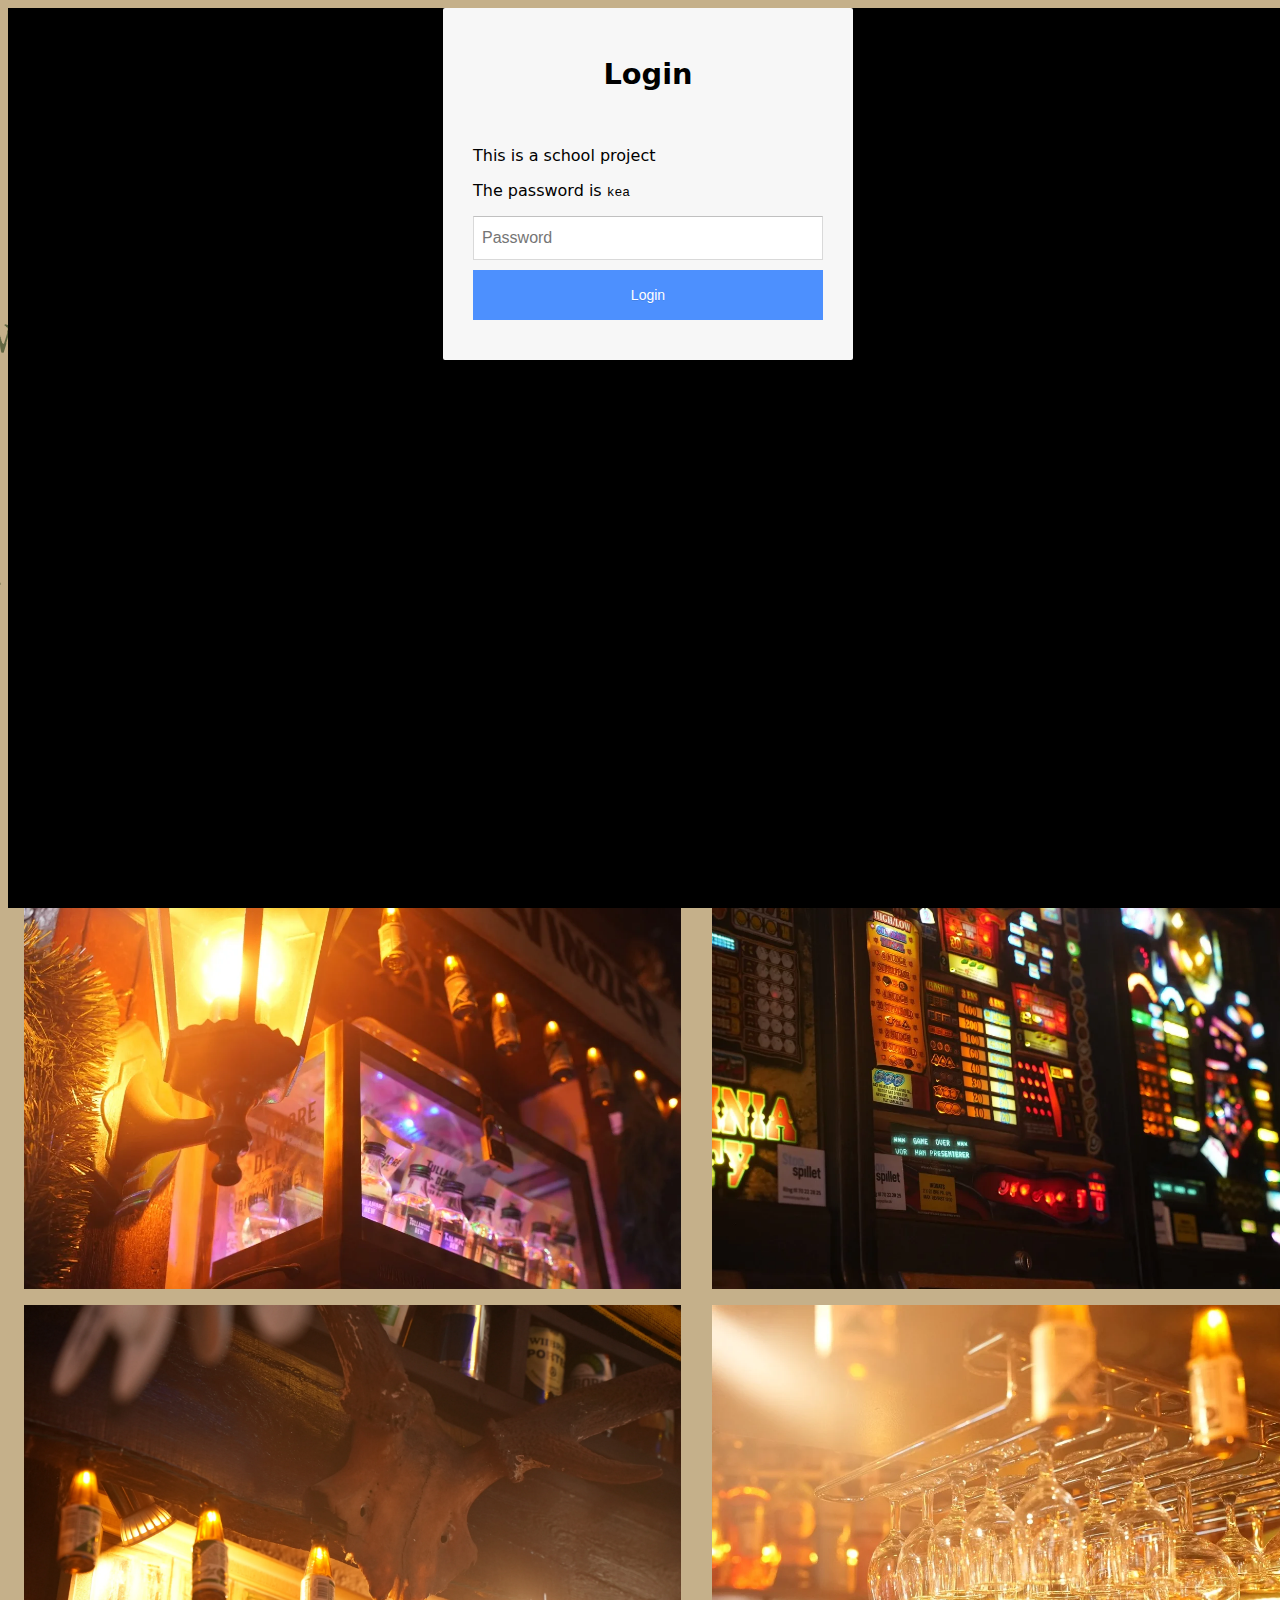
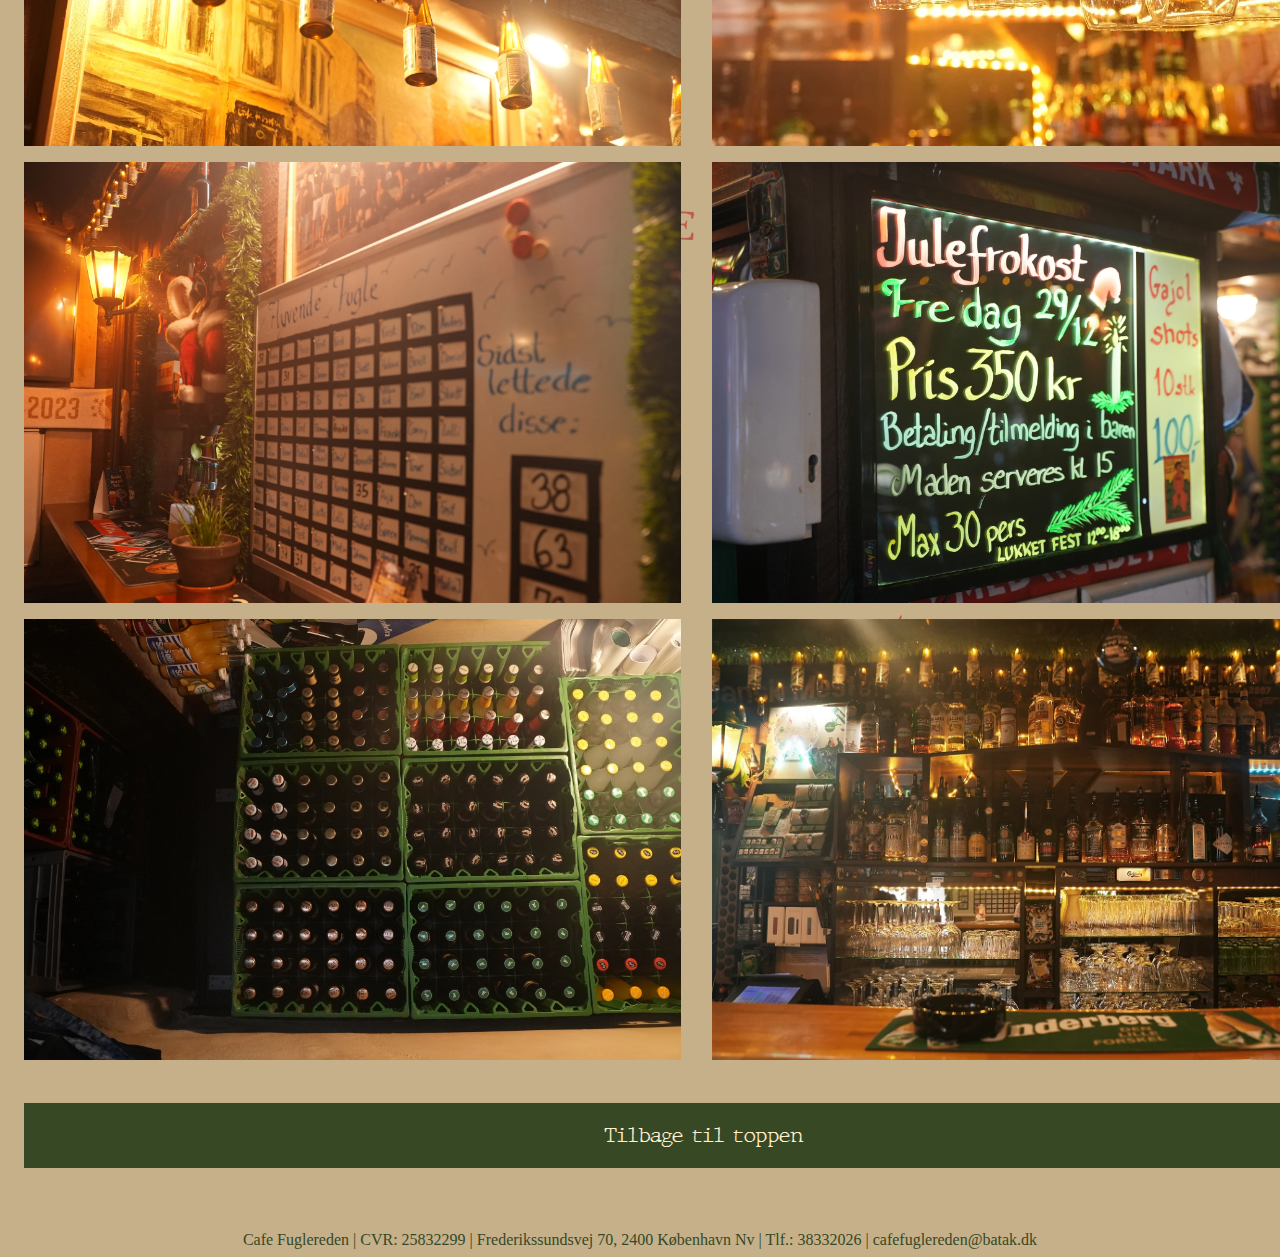
==== commit cb17fa7d: "login" ====
--- a/galleri.html
+++ b/galleri.html
@@ -86,4 +86,5 @@
       | Tlf.: 38332026 | cafefuglereden@batak.dk
     </footer>
   </body>
+  <script src="login.js"></script>
 </html>
